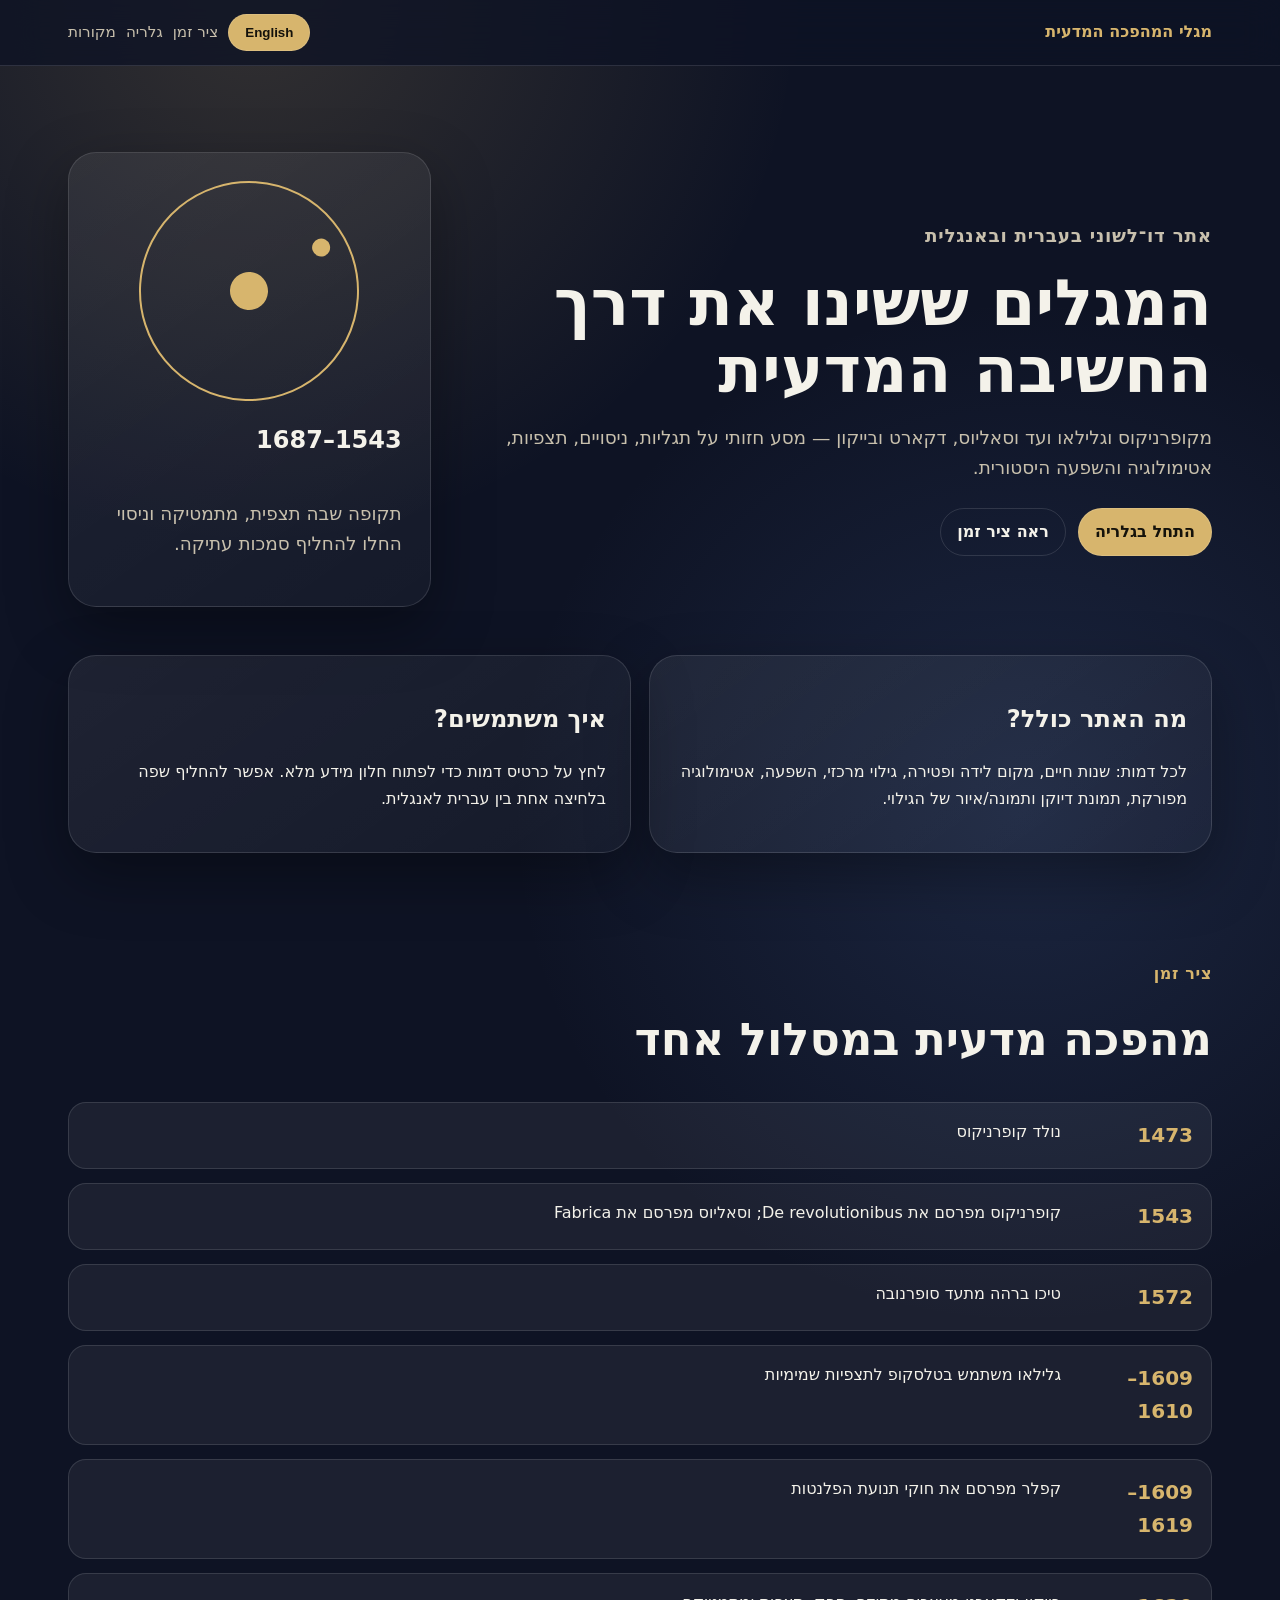
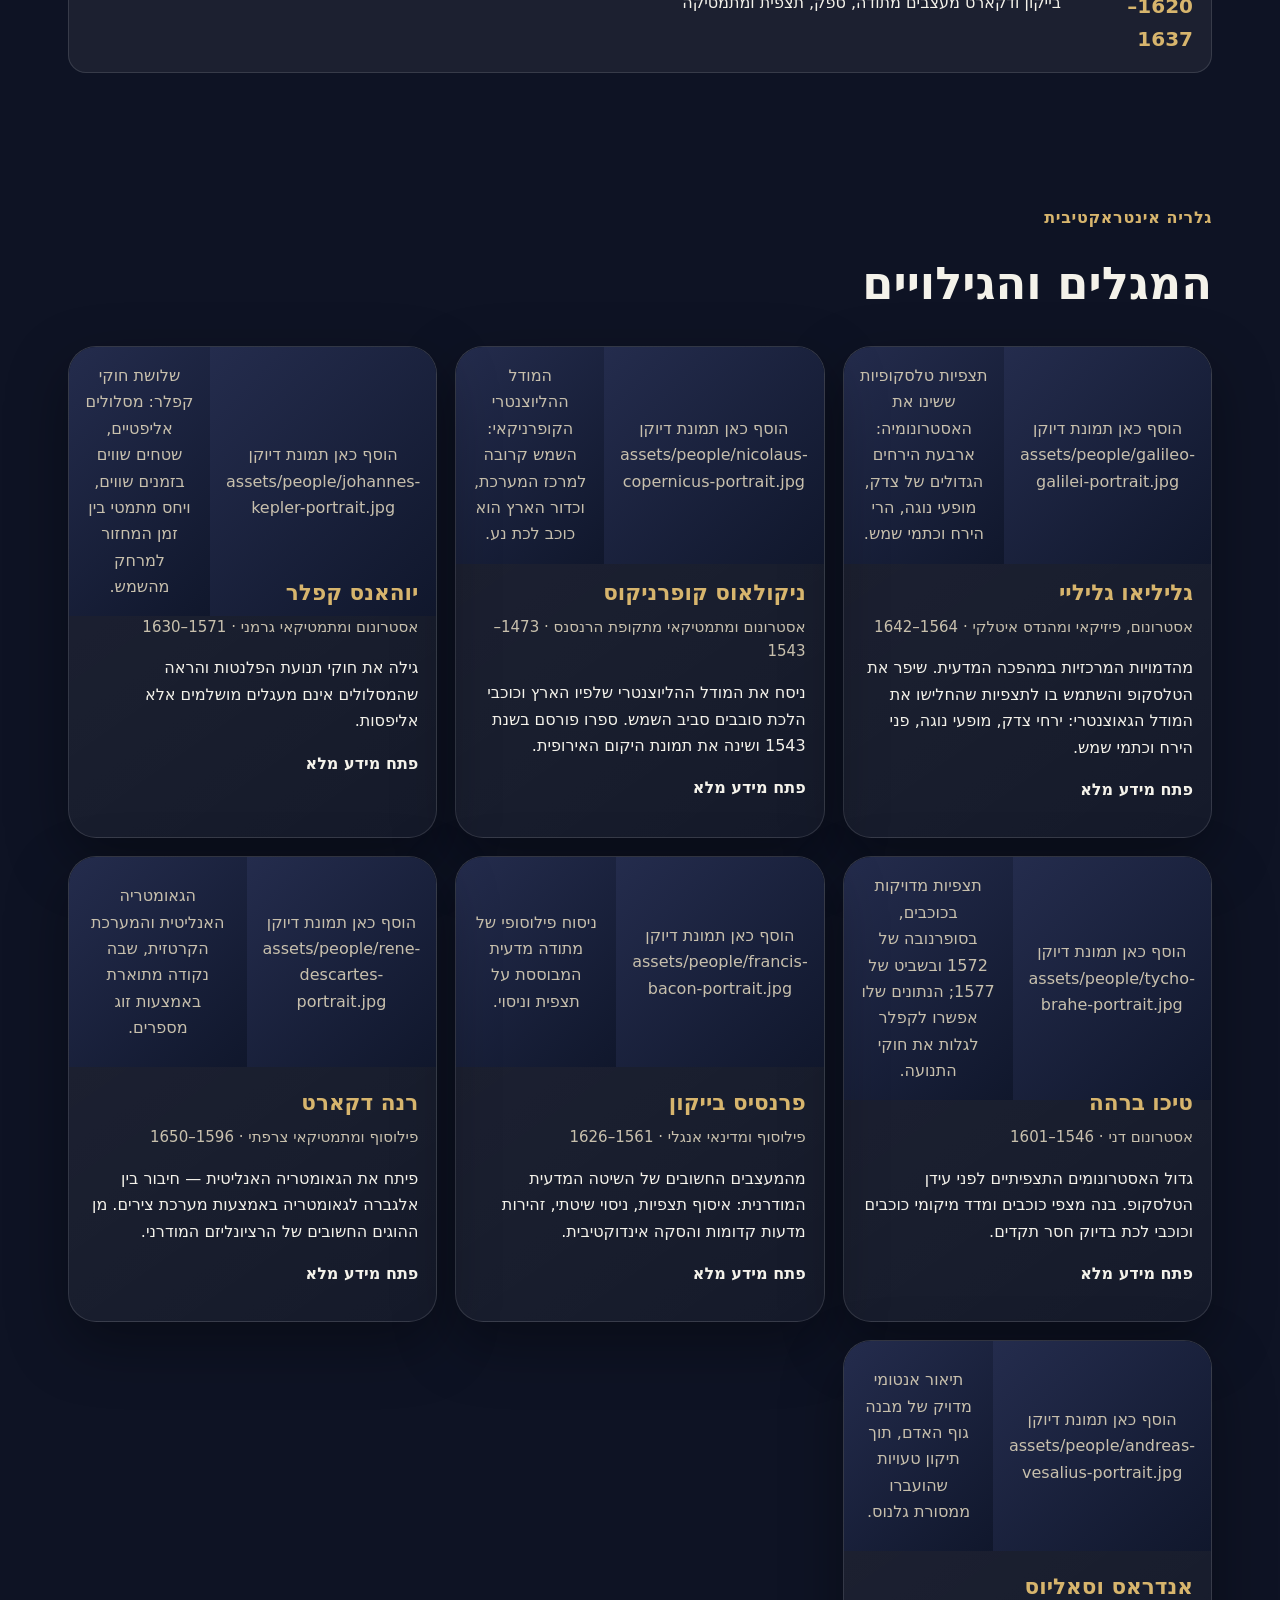
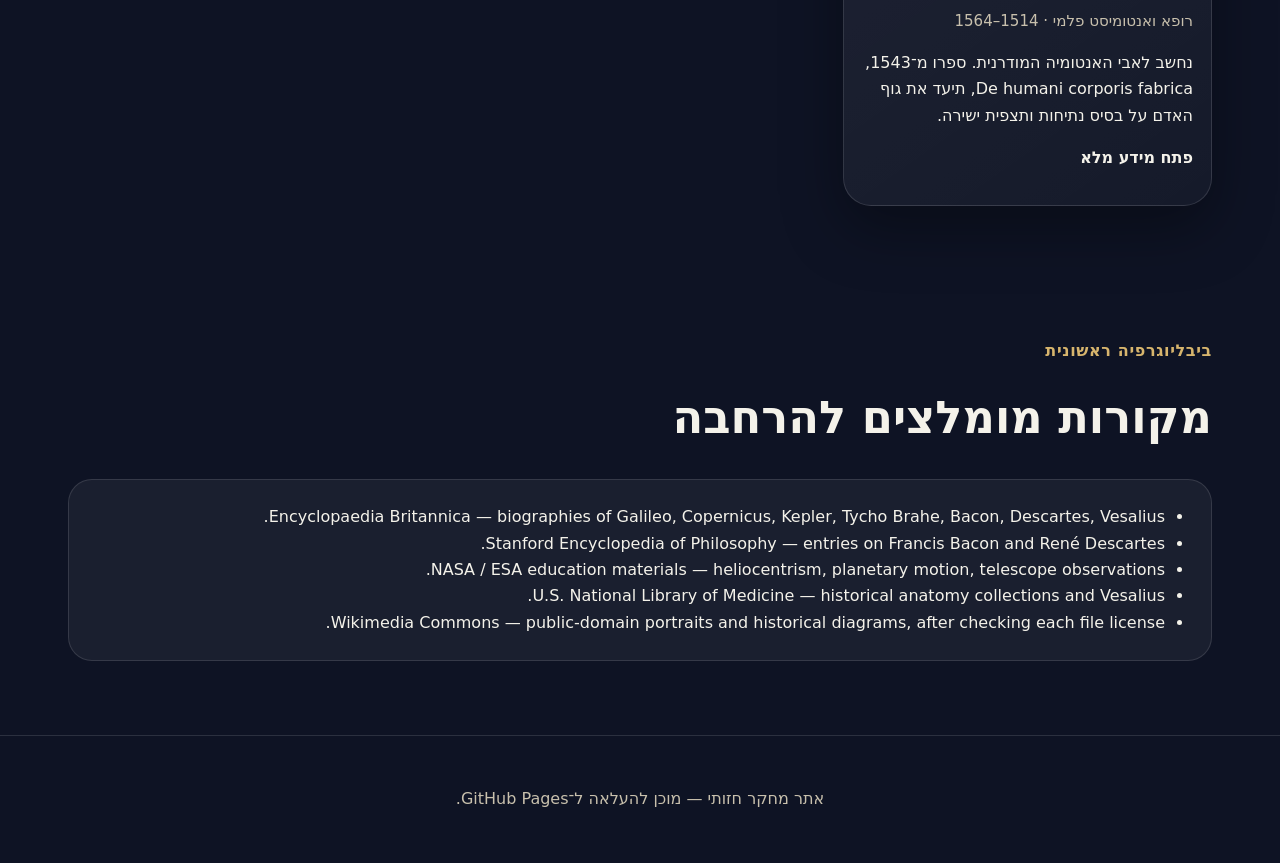
==== index.html @ 85a9c9e5 "Add files via upload" ====
<!doctype html>
<html lang="he" dir="rtl">
<head>
  <meta charset="utf-8" />
  <meta name="viewport" content="width=device-width,initial-scale=1" />
  <title>מגלי המהפכה המדעית | Discoverers of the Scientific Revolution</title>
  <link rel="stylesheet" href="styles.css" />
</head>
<body>
<header class="site-header">
  <nav class="nav">
    <a class="brand" href="#top">מגלי המהפכה המדעית</a>
    <div class="nav-actions">
      <button id="langBtn" class="pill">English</button>
      <a href="#timeline" class="nav-link" data-i18n="navTimeline">ציר זמן</a>
      <a href="#gallery" class="nav-link" data-i18n="navGallery">גלריה</a>
      <a href="#sources" class="nav-link" data-i18n="navSources">מקורות</a>
    </div>
  </nav>
</header>

<main id="top">
  <section class="hero">
    <div class="hero-text">
      <p class="eyebrow" data-i18n="eyebrow">אתר דו־לשוני בעברית ובאנגלית</p>
      <h1 data-i18n="heroTitle">המגלים ששינו את דרך החשיבה המדעית</h1>
      <p data-i18n="heroSubtitle">מקופרניקוס וגלילאו ועד וסאליוס, דקארט ובייקון — מסע חזותי על תגליות, ניסויים, תצפיות, אטימולוגיה והשפעה היסטורית.</p>
      <div class="hero-buttons">
        <a class="button" href="#gallery" data-i18n="start">התחל בגלריה</a>
        <a class="button secondary" href="#timeline" data-i18n="seeTimeline">ראה ציר זמן</a>
      </div>
    </div>
    <div class="hero-card">
      <div class="orbit"></div>
      <h2 data-i18n="heroCardTitle">1543–1687</h2>
      <p data-i18n="heroCardText">תקופה שבה תצפית, מתמטיקה וניסוי החלו להחליף סמכות עתיקה.</p>
    </div>
  </section>

  <section class="intro-grid">
    <article>
      <h2 data-i18n="siteIncludes">מה האתר כולל?</h2>
      <p data-i18n="siteIncludesText">לכל דמות: שנות חיים, מקום לידה ופטירה, גילוי מרכזי, השפעה, אטימולוגיה מפורקת, תמונת דיוקן ותמונה/איור של הגילוי.</p>
    </article>
    <article>
      <h2 data-i18n="howToUse">איך משתמשים?</h2>
      <p data-i18n="howToUseText">לחץ על כרטיס דמות כדי לפתוח חלון מידע מלא. אפשר להחליף שפה בלחיצה אחת בין עברית לאנגלית.</p>
    </article>
  </section>

  <section id="timeline" class="section">
    <div class="section-head">
      <p class="eyebrow" data-i18n="timelineEyebrow">ציר זמן</p>
      <h2 data-i18n="timelineTitle">מהפכה מדעית במסלול אחד</h2>
    </div>
    <div class="timeline">
      <div><strong>1473</strong><span data-i18n="t1473">נולד קופרניקוס</span></div>
      <div><strong>1543</strong><span data-i18n="t1543">קופרניקוס מפרסם את De revolutionibus; וסאליוס מפרסם את Fabrica</span></div>
      <div><strong>1572</strong><span data-i18n="t1572">טיכו ברהה מתעד סופרנובה</span></div>
      <div><strong>1609–1610</strong><span data-i18n="t1610">גלילאו משתמש בטלסקופ לתצפיות שמימיות</span></div>
      <div><strong>1609–1619</strong><span data-i18n="t1619">קפלר מפרסם את חוקי תנועת הפלנטות</span></div>
      <div><strong>1620–1637</strong><span data-i18n="t1637">בייקון ודקארט מעצבים מתודה, ספק, תצפית ומתמטיקה</span></div>
    </div>
  </section>

  <section id="gallery" class="section">
    <div class="section-head">
      <p class="eyebrow" data-i18n="galleryEyebrow">גלריה אינטראקטיבית</p>
      <h2 data-i18n="galleryTitle">המגלים והגילויים</h2>
    </div>
    <div id="cards" class="cards"></div>
  </section>

  <section id="sources" class="section sources">
    <div class="section-head">
      <p class="eyebrow" data-i18n="sourcesEyebrow">ביבליוגרפיה ראשונית</p>
      <h2 data-i18n="sourcesTitle">מקורות מומלצים להרחבה</h2>
    </div>
    <ul>
      <li>Encyclopaedia Britannica — biographies of Galileo, Copernicus, Kepler, Tycho Brahe, Bacon, Descartes, Vesalius.</li>
      <li>Stanford Encyclopedia of Philosophy — entries on Francis Bacon and René Descartes.</li>
      <li>NASA / ESA education materials — heliocentrism, planetary motion, telescope observations.</li>
      <li>U.S. National Library of Medicine — historical anatomy collections and Vesalius.</li>
      <li>Wikimedia Commons — public-domain portraits and historical diagrams, after checking each file license.</li>
    </ul>
  </section>
</main>

<footer>
  <p data-i18n="footer">אתר מחקר חזותי — מוכן להעלאה ל־GitHub Pages.</p>
</footer>

<div id="modal" class="modal" aria-hidden="true">
  <div class="modal-panel">
    <button id="closeModal" class="close">×</button>
    <div id="modalBody"></div>
  </div>
</div>

<script src="data.js"></script>
<script src="app.js"></script>
</body>
</html>
---- styles.css ----
:root{
  --bg:#0e1324;
  --panel:#161d35;
  --panel2:#1e2745;
  --text:#f4f2ea;
  --muted:#c8c0ad;
  --accent:#d7b56d;
  --line:rgba(255,255,255,.12);
  --shadow:0 22px 60px rgba(0,0,0,.35);
}
*{box-sizing:border-box}
html{scroll-behavior:smooth}
body{
  margin:0;
  font-family: system-ui, -apple-system, "Segoe UI", Arial, sans-serif;
  background:
    radial-gradient(circle at 20% 0%, rgba(215,181,109,.18), transparent 34rem),
    radial-gradient(circle at 80% 20%, rgba(88,123,192,.18), transparent 32rem),
    var(--bg);
  color:var(--text);
  line-height:1.65;
}
a{color:inherit}
.site-header{
  position:sticky;
  top:0;
  z-index:20;
  backdrop-filter: blur(18px);
  background:rgba(14,19,36,.78);
  border-bottom:1px solid var(--line);
}
.nav{
  max-width:1180px;
  margin:auto;
  display:flex;
  align-items:center;
  justify-content:space-between;
  padding:14px 18px;
  gap:16px;
}
.brand{font-weight:800;text-decoration:none;color:var(--accent)}
.nav-actions{display:flex;align-items:center;gap:10px;flex-wrap:wrap}
.nav-link{text-decoration:none;color:var(--muted);font-size:.95rem}
.pill,.button,.close{
  border:1px solid var(--line);
  border-radius:999px;
  background:var(--accent);
  color:#14120b;
  font-weight:700;
  padding:10px 16px;
  cursor:pointer;
}
.hero{
  max-width:1180px;
  margin:auto;
  padding:86px 18px 48px;
  display:grid;
  grid-template-columns:1.35fr .65fr;
  gap:28px;
  align-items:center;
}
.hero h1{font-size:clamp(2.2rem,5vw,5.4rem);line-height:1.05;margin:0 0 18px}
.hero p{font-size:1.15rem;color:var(--muted);max-width:760px}
.eyebrow{color:var(--accent);font-weight:800;letter-spacing:.04em}
.hero-buttons{display:flex;gap:12px;flex-wrap:wrap;margin-top:24px}
.button{text-decoration:none;display:inline-flex;align-items:center;justify-content:center}
.button.secondary{background:transparent;color:var(--text)}
.hero-card,.intro-grid article,.card,.modal-panel{
  background:linear-gradient(145deg, rgba(255,255,255,.07), rgba(255,255,255,.03));
  border:1px solid var(--line);
  border-radius:28px;
  box-shadow:var(--shadow);
}
.hero-card{padding:28px;min-height:360px;display:flex;flex-direction:column;justify-content:center}
.orbit{
  width:220px;height:220px;margin:auto;border:2px solid var(--accent);border-radius:50%;
  transform:rotate(-18deg);position:relative;
}
.orbit:before,.orbit:after{
  content:"";position:absolute;border-radius:50%;background:var(--accent);
}
.orbit:before{width:38px;height:38px;left:50%;top:50%;transform:translate(-50%,-50%)}
.orbit:after{width:18px;height:18px;right:8%;top:37%}
.intro-grid{
  max-width:1180px;margin:0 auto 34px;padding:0 18px;
  display:grid;grid-template-columns:1fr 1fr;gap:18px;
}
.intro-grid article{padding:24px}
.section{max-width:1180px;margin:auto;padding:58px 18px}
.section-head h2{font-size:clamp(1.8rem,3.5vw,3.2rem);margin:.1em 0 .55em}
.timeline{
  display:grid;gap:14px;position:relative;
}
.timeline div{
  background:rgba(255,255,255,.06);border:1px solid var(--line);
  border-radius:18px;padding:16px 18px;display:grid;grid-template-columns:120px 1fr;gap:12px;
}
.timeline strong{color:var(--accent);font-size:1.25rem}
.cards{display:grid;grid-template-columns:repeat(3,1fr);gap:18px}
.card{overflow:hidden;cursor:pointer;transition:.2s transform,.2s border-color}
.card:hover{transform:translateY(-4px);border-color:rgba(215,181,109,.55)}
.card-media{display:grid;grid-template-columns:1fr 1fr;height:210px;background:#10172c}
.card-media img{width:100%;height:100%;object-fit:cover}
.fallback{
  display:flex;align-items:center;justify-content:center;text-align:center;
  color:var(--muted);padding:16px;background:linear-gradient(135deg,#242c4d,#10172c);
}
.card-body{padding:18px}
.card h3{font-size:1.35rem;margin:0 0 4px;color:var(--accent)}
.meta{color:var(--muted);font-size:.94rem;margin:0 0 12px}
.sources ul{background:rgba(255,255,255,.05);border:1px solid var(--line);border-radius:24px;padding:24px 46px}
footer{text-align:center;color:var(--muted);padding:34px;border-top:1px solid var(--line)}
.modal{position:fixed;inset:0;background:rgba(0,0,0,.72);z-index:50;display:none;padding:20px;overflow:auto}
.modal[aria-hidden="false"]{display:block}
.modal-panel{max-width:980px;margin:40px auto;padding:26px;position:relative;background:var(--panel)}
.close{position:absolute;top:14px;left:14px;font-size:1.6rem;width:46px;height:46px;padding:0}
.modal-grid{display:grid;grid-template-columns:.85fr 1.15fr;gap:24px;align-items:start}
.modal-grid img{width:100%;border-radius:20px;border:1px solid var(--line);background:#10172c}
.info-table{width:100%;border-collapse:collapse;margin:18px 0}
.info-table th,.info-table td{border-bottom:1px solid var(--line);padding:10px;text-align:start;vertical-align:top}
.info-table th{color:var(--accent);width:34%}
.etymology{display:grid;gap:10px;margin-top:12px}
.etymology div{background:rgba(255,255,255,.055);border:1px solid var(--line);border-radius:14px;padding:12px}
@media(max-width:900px){
  .hero,.intro-grid,.cards,.modal-grid{grid-template-columns:1fr}
  .cards{gap:14px}
  .timeline div{grid-template-columns:1fr}
  .nav{align-items:flex-start;flex-direction:column}
}
[dir="ltr"] .close{left:auto;right:14px}
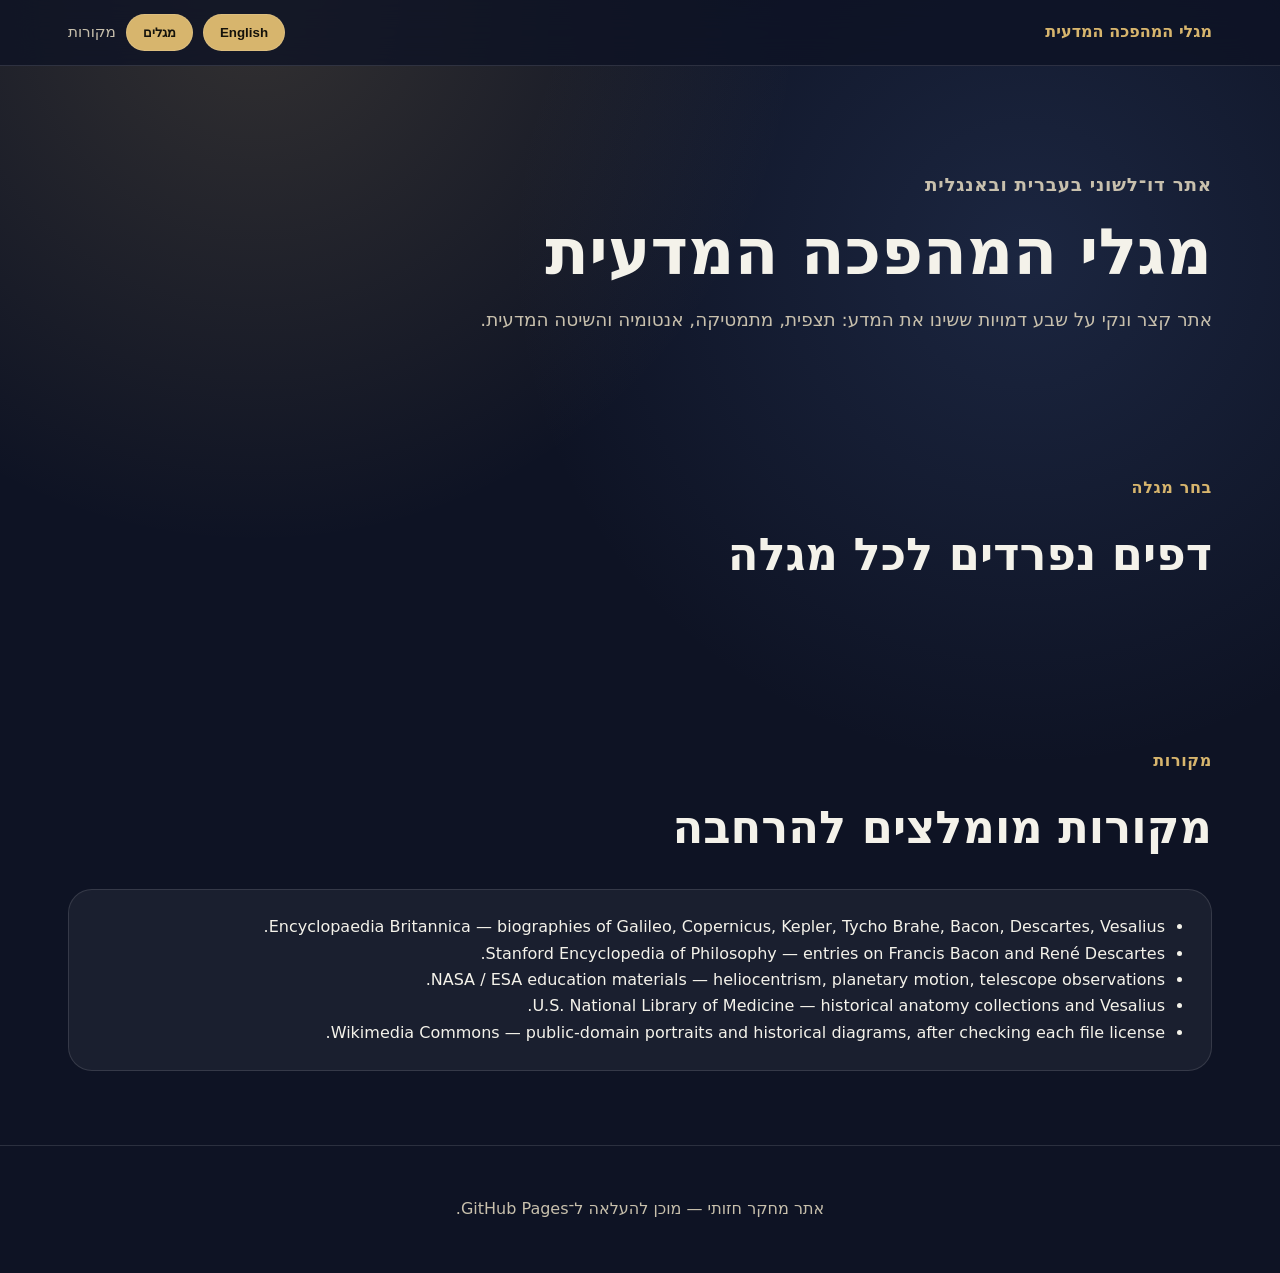
==== commit 2d4f0dba: "Simplify homepage and add discoverers accordion navigation" ====
--- a/index.html
+++ b/index.html
@@ -9,71 +9,38 @@
 <body>
 <header class="site-header">
   <nav class="nav">
-    <a class="brand" href="#top">מגלי המהפכה המדעית</a>
+    <a class="brand" href="index.html">מגלי המהפכה המדעית</a>
     <div class="nav-actions">
       <button id="langBtn" class="pill">English</button>
-      <a href="#timeline" class="nav-link" data-i18n="navTimeline">ציר זמן</a>
-      <a href="#gallery" class="nav-link" data-i18n="navGallery">גלריה</a>
+      <div class="discoverers-menu">
+        <button id="discoverersBtn" class="pill menu-button" aria-expanded="false" data-i18n="discoverersBtn">מגלים</button>
+        <div id="discoverersPanel" class="discoverers-panel" aria-hidden="true"></div>
+      </div>
       <a href="#sources" class="nav-link" data-i18n="navSources">מקורות</a>
     </div>
   </nav>
 </header>
 
 <main id="top">
-  <section class="hero">
+  <section class="hero compact-hero">
     <div class="hero-text">
       <p class="eyebrow" data-i18n="eyebrow">אתר דו־לשוני בעברית ובאנגלית</p>
-      <h1 data-i18n="heroTitle">המגלים ששינו את דרך החשיבה המדעית</h1>
-      <p data-i18n="heroSubtitle">מקופרניקוס וגלילאו ועד וסאליוס, דקארט ובייקון — מסע חזותי על תגליות, ניסויים, תצפיות, אטימולוגיה והשפעה היסטורית.</p>
-      <div class="hero-buttons">
-        <a class="button" href="#gallery" data-i18n="start">התחל בגלריה</a>
-        <a class="button secondary" href="#timeline" data-i18n="seeTimeline">ראה ציר זמן</a>
-      </div>
-    </div>
-    <div class="hero-card">
-      <div class="orbit"></div>
-      <h2 data-i18n="heroCardTitle">1543–1687</h2>
-      <p data-i18n="heroCardText">תקופה שבה תצפית, מתמטיקה וניסוי החלו להחליף סמכות עתיקה.</p>
+      <h1 data-i18n="heroTitle">מגלי המהפכה המדעית</h1>
+      <p data-i18n="heroSubtitle">אתר קצר ונקי על שבע דמויות ששינו את המדע: תצפית, מתמטיקה, אנטומיה והשיטה המדעית.</p>
     </div>
   </section>
 
-  <section class="intro-grid">
-    <article>
-      <h2 data-i18n="siteIncludes">מה האתר כולל?</h2>
-      <p data-i18n="siteIncludesText">לכל דמות: שנות חיים, מקום לידה ופטירה, גילוי מרכזי, השפעה, אטימולוגיה מפורקת, תמונת דיוקן ותמונה/איור של הגילוי.</p>
-    </article>
-    <article>
-      <h2 data-i18n="howToUse">איך משתמשים?</h2>
-      <p data-i18n="howToUseText">לחץ על כרטיס דמות כדי לפתוח חלון מידע מלא. אפשר להחליף שפה בלחיצה אחת בין עברית לאנגלית.</p>
-    </article>
-  </section>
-
-  <section id="timeline" class="section">
+  <section id="gallery" class="section home-section">
     <div class="section-head">
-      <p class="eyebrow" data-i18n="timelineEyebrow">ציר זמן</p>
-      <h2 data-i18n="timelineTitle">מהפכה מדעית במסלול אחד</h2>
-    </div>
-    <div class="timeline">
-      <div><strong>1473</strong><span data-i18n="t1473">נולד קופרניקוס</span></div>
-      <div><strong>1543</strong><span data-i18n="t1543">קופרניקוס מפרסם את De revolutionibus; וסאליוס מפרסם את Fabrica</span></div>
-      <div><strong>1572</strong><span data-i18n="t1572">טיכו ברהה מתעד סופרנובה</span></div>
-      <div><strong>1609–1610</strong><span data-i18n="t1610">גלילאו משתמש בטלסקופ לתצפיות שמימיות</span></div>
-      <div><strong>1609–1619</strong><span data-i18n="t1619">קפלר מפרסם את חוקי תנועת הפלנטות</span></div>
-      <div><strong>1620–1637</strong><span data-i18n="t1637">בייקון ודקארט מעצבים מתודה, ספק, תצפית ומתמטיקה</span></div>
-    </div>
-  </section>
-
-  <section id="gallery" class="section">
-    <div class="section-head">
-      <p class="eyebrow" data-i18n="galleryEyebrow">גלריה אינטראקטיבית</p>
-      <h2 data-i18n="galleryTitle">המגלים והגילויים</h2>
+      <p class="eyebrow" data-i18n="galleryEyebrow">בחר מגלה</p>
+      <h2 data-i18n="galleryTitle">דפים נפרדים לכל מגלה</h2>
     </div>
     <div id="cards" class="cards"></div>
   </section>
 
   <section id="sources" class="section sources">
     <div class="section-head">
-      <p class="eyebrow" data-i18n="sourcesEyebrow">ביבליוגרפיה ראשונית</p>
+      <p class="eyebrow" data-i18n="sourcesEyebrow">מקורות</p>
       <h2 data-i18n="sourcesTitle">מקורות מומלצים להרחבה</h2>
     </div>
     <ul>
@@ -90,13 +57,6 @@
   <p data-i18n="footer">אתר מחקר חזותי — מוכן להעלאה ל־GitHub Pages.</p>
 </footer>
 
-<div id="modal" class="modal" aria-hidden="true">
-  <div class="modal-panel">
-    <button id="closeModal" class="close">×</button>
-    <div id="modalBody"></div>
-  </div>
-</div>
-
 <script src="data.js"></script>
 <script src="app.js"></script>
 </body>
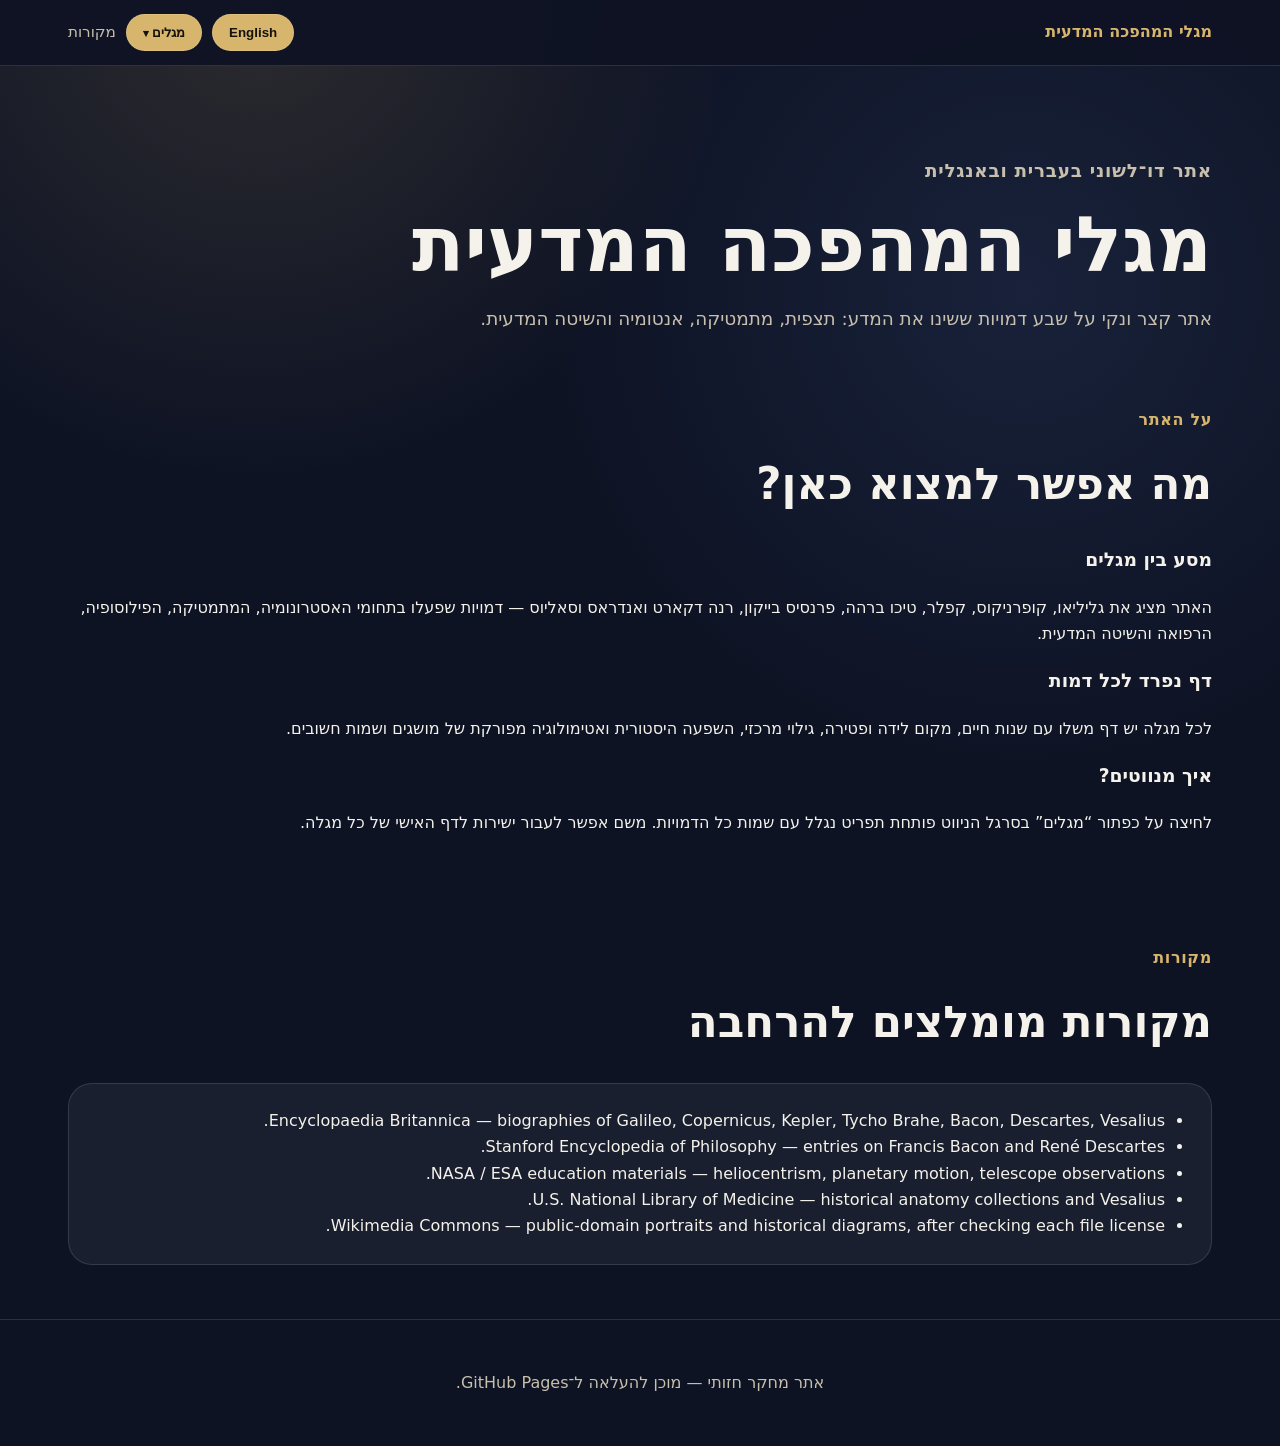
==== commit 2eda574e: "Replace homepage gallery with introduction text only" ====
--- a/index.html
+++ b/index.html
@@ -26,16 +26,29 @@
     <div class="hero-text">
       <p class="eyebrow" data-i18n="eyebrow">אתר דו־לשוני בעברית ובאנגלית</p>
       <h1 data-i18n="heroTitle">מגלי המהפכה המדעית</h1>
-      <p data-i18n="heroSubtitle">אתר קצר ונקי על שבע דמויות ששינו את המדע: תצפית, מתמטיקה, אנטומיה והשיטה המדעית.</p>
+      <p data-i18n="heroSubtitle">אתר מבוא על שבע דמויות מרכזיות ששינו את המדע האירופי בראשית העת החדשה — דרך תצפית, מתמטיקה, אנטומיה, ניסוי ושיטה מדעית.</p>
     </div>
   </section>
 
-  <section id="gallery" class="section home-section">
+  <section class="section home-section intro-text">
     <div class="section-head">
-      <p class="eyebrow" data-i18n="galleryEyebrow">בחר מגלה</p>
-      <h2 data-i18n="galleryTitle">דפים נפרדים לכל מגלה</h2>
+      <p class="eyebrow" data-i18n="introEyebrow">על האתר</p>
+      <h2 data-i18n="introTitle">מה אפשר למצוא כאן?</h2>
     </div>
-    <div id="cards" class="cards"></div>
+    <div class="intro-columns">
+      <article>
+        <h3 data-i18n="introOneTitle">מסע בין מגלים</h3>
+        <p data-i18n="introOneText">האתר מציג את גליליאו, קופרניקוס, קפלר, טיכו ברהה, פרנסיס בייקון, רנה דקארט ואנדראס וסאליוס — דמויות שפעלו בתחומי האסטרונומיה, המתמטיקה, הפילוסופיה, הרפואה והשיטה המדעית.</p>
+      </article>
+      <article>
+        <h3 data-i18n="introTwoTitle">דף נפרד לכל דמות</h3>
+        <p data-i18n="introTwoText">לכל מגלה יש דף משלו עם שנות חיים, מקום לידה ופטירה, גילוי מרכזי, השפעה היסטורית ואטימולוגיה מפורקת של מושגים ושמות חשובים.</p>
+      </article>
+      <article>
+        <h3 data-i18n="introThreeTitle">איך מנווטים?</h3>
+        <p data-i18n="introThreeText">לחיצה על כפתור “מגלים” בסרגל הניווט פותחת תפריט נגלל עם שמות כל הדמויות. משם אפשר לעבור ישירות לדף האישי של כל מגלה.</p>
+      </article>
+    </div>
   </section>
 
   <section id="sources" class="section sources">
--- a/styles.css
+++ b/styles.css
@@ -14,19 +14,17 @@
   margin:0;
   font-family: system-ui, -apple-system, "Segoe UI", Arial, sans-serif;
   background:
-    radial-gradient(circle at 20% 0%, rgba(215,181,109,.18), transparent 34rem),
-    radial-gradient(circle at 80% 20%, rgba(88,123,192,.18), transparent 32rem),
+    radial-gradient(circle at 20% 0%, rgba(215,181,109,.15), transparent 30rem),
+    radial-gradient(circle at 80% 20%, rgba(88,123,192,.14), transparent 30rem),
     var(--bg);
   color:var(--text);
   line-height:1.65;
 }
 a{color:inherit}
 .site-header{
-  position:sticky;
-  top:0;
+  position:relative;
   z-index:20;
-  backdrop-filter: blur(18px);
-  background:rgba(14,19,36,.78);
+  background:rgba(14,19,36,.94);
   border-bottom:1px solid var(--line);
 }
 .nav{
@@ -41,7 +39,7 @@
 .brand{font-weight:800;text-decoration:none;color:var(--accent)}
 .nav-actions{display:flex;align-items:center;gap:10px;flex-wrap:wrap}
 .nav-link{text-decoration:none;color:var(--muted);font-size:.95rem}
-.pill,.button,.close{
+.pill,.button{
   border:1px solid var(--line);
   border-radius:999px;
   background:var(--accent);
@@ -49,55 +47,60 @@
   font-weight:700;
   padding:10px 16px;
   cursor:pointer;
+  text-decoration:none;
 }
+.menu-button:after{content:" ▾";font-size:.85em}
+.discoverers-menu{position:relative}
+.discoverers-panel{
+  position:absolute;
+  top:calc(100% + 10px);
+  inset-inline-end:0;
+  width:min(360px,86vw);
+  max-height:360px;
+  overflow-y:auto;
+  display:none;
+  background:rgba(22,29,53,.98);
+  border:1px solid var(--line);
+  border-radius:22px;
+  box-shadow:var(--shadow);
+  padding:10px;
+}
+.discoverers-panel[aria-hidden="false"]{display:block}
+.discoverer-link{
+  display:grid;
+  grid-template-columns:54px 1fr;
+  gap:12px;
+  align-items:center;
+  padding:10px;
+  text-decoration:none;
+  border-radius:16px;
+  border:1px solid transparent;
+}
+.discoverer-link:hover{background:rgba(255,255,255,.06);border-color:var(--line)}
+.discoverer-link img{width:54px;height:54px;border-radius:14px;object-fit:cover;background:#10172c}
+.discoverer-link strong{color:var(--accent);display:block;line-height:1.2}
+.discoverer-link span{color:var(--muted);font-size:.88rem}
 .hero{
   max-width:1180px;
   margin:auto;
-  padding:86px 18px 48px;
-  display:grid;
-  grid-template-columns:1.35fr .65fr;
-  gap:28px;
-  align-items:center;
+  padding:72px 18px 36px;
 }
-.hero h1{font-size:clamp(2.2rem,5vw,5.4rem);line-height:1.05;margin:0 0 18px}
-.hero p{font-size:1.15rem;color:var(--muted);max-width:760px}
+.compact-hero{padding-bottom:18px}
+.hero h1{font-size:clamp(2.4rem,6vw,5.8rem);line-height:1.05;margin:0 0 18px}
+.hero p{font-size:1.15rem;color:var(--muted);max-width:780px}
 .eyebrow{color:var(--accent);font-weight:800;letter-spacing:.04em}
-.hero-buttons{display:flex;gap:12px;flex-wrap:wrap;margin-top:24px}
-.button{text-decoration:none;display:inline-flex;align-items:center;justify-content:center}
-.button.secondary{background:transparent;color:var(--text)}
-.hero-card,.intro-grid article,.card,.modal-panel{
+.section{max-width:1180px;margin:auto;padding:38px 18px}
+.home-section{padding-top:20px}
+.section-head h2{font-size:clamp(1.7rem,3.4vw,3rem);margin:.1em 0 .55em}
+.cards{display:grid;grid-template-columns:repeat(3,1fr);gap:18px}
+.card{
   background:linear-gradient(145deg, rgba(255,255,255,.07), rgba(255,255,255,.03));
   border:1px solid var(--line);
   border-radius:28px;
   box-shadow:var(--shadow);
+  overflow:hidden;
+  transition:.2s transform,.2s border-color;
 }
-.hero-card{padding:28px;min-height:360px;display:flex;flex-direction:column;justify-content:center}
-.orbit{
-  width:220px;height:220px;margin:auto;border:2px solid var(--accent);border-radius:50%;
-  transform:rotate(-18deg);position:relative;
-}
-.orbit:before,.orbit:after{
-  content:"";position:absolute;border-radius:50%;background:var(--accent);
-}
-.orbit:before{width:38px;height:38px;left:50%;top:50%;transform:translate(-50%,-50%)}
-.orbit:after{width:18px;height:18px;right:8%;top:37%}
-.intro-grid{
-  max-width:1180px;margin:0 auto 34px;padding:0 18px;
-  display:grid;grid-template-columns:1fr 1fr;gap:18px;
-}
-.intro-grid article{padding:24px}
-.section{max-width:1180px;margin:auto;padding:58px 18px}
-.section-head h2{font-size:clamp(1.8rem,3.5vw,3.2rem);margin:.1em 0 .55em}
-.timeline{
-  display:grid;gap:14px;position:relative;
-}
-.timeline div{
-  background:rgba(255,255,255,.06);border:1px solid var(--line);
-  border-radius:18px;padding:16px 18px;display:grid;grid-template-columns:120px 1fr;gap:12px;
-}
-.timeline strong{color:var(--accent);font-size:1.25rem}
-.cards{display:grid;grid-template-columns:repeat(3,1fr);gap:18px}
-.card{overflow:hidden;cursor:pointer;transition:.2s transform,.2s border-color}
 .card:hover{transform:translateY(-4px);border-color:rgba(215,181,109,.55)}
 .card-media{display:grid;grid-template-columns:1fr 1fr;height:210px;background:#10172c}
 .card-media img{width:100%;height:100%;object-fit:cover}
@@ -108,23 +111,41 @@
 .card-body{padding:18px}
 .card h3{font-size:1.35rem;margin:0 0 4px;color:var(--accent)}
 .meta{color:var(--muted);font-size:.94rem;margin:0 0 12px}
+.card-actions{display:flex;gap:10px;flex-wrap:wrap;margin-top:14px}
 .sources ul{background:rgba(255,255,255,.05);border:1px solid var(--line);border-radius:24px;padding:24px 46px}
 footer{text-align:center;color:var(--muted);padding:34px;border-top:1px solid var(--line)}
-.modal{position:fixed;inset:0;background:rgba(0,0,0,.72);z-index:50;display:none;padding:20px;overflow:auto}
-.modal[aria-hidden="false"]{display:block}
-.modal-panel{max-width:980px;margin:40px auto;padding:26px;position:relative;background:var(--panel)}
-.close{position:absolute;top:14px;left:14px;font-size:1.6rem;width:46px;height:46px;padding:0}
-.modal-grid{display:grid;grid-template-columns:.85fr 1.15fr;gap:24px;align-items:start}
-.modal-grid img{width:100%;border-radius:20px;border:1px solid var(--line);background:#10172c}
+.profile-main{max-width:1180px;margin:auto;padding:36px 18px 70px}
+.back-link{display:inline-flex;margin:10px 0 24px;color:var(--accent);text-decoration:none;font-weight:700}
+.profile-hero{
+  display:grid;
+  grid-template-columns:.9fr 1.1fr;
+  gap:28px;
+  align-items:start;
+  background:linear-gradient(145deg, rgba(255,255,255,.07), rgba(255,255,255,.03));
+  border:1px solid var(--line);
+  border-radius:30px;
+  box-shadow:var(--shadow);
+  padding:24px;
+}
+.profile-images{display:grid;gap:14px}
+.profile-images img{width:100%;border-radius:22px;border:1px solid var(--line);background:#10172c;object-fit:cover}
+.profile-portrait{max-height:520px}
+.profile-visual{max-height:280px}
+.profile-content h1{font-size:clamp(2rem,5vw,4.5rem);line-height:1.05;margin:0 0 10px;color:var(--accent)}
 .info-table{width:100%;border-collapse:collapse;margin:18px 0}
 .info-table th,.info-table td{border-bottom:1px solid var(--line);padding:10px;text-align:start;vertical-align:top}
 .info-table th{color:var(--accent);width:34%}
+.detail-grid{display:grid;grid-template-columns:1fr 1fr;gap:18px;margin-top:22px}
+.detail-box,.etymology div{
+  background:rgba(255,255,255,.055);
+  border:1px solid var(--line);
+  border-radius:18px;
+  padding:16px;
+}
 .etymology{display:grid;gap:10px;margin-top:12px}
-.etymology div{background:rgba(255,255,255,.055);border:1px solid var(--line);border-radius:14px;padding:12px}
 @media(max-width:900px){
-  .hero,.intro-grid,.cards,.modal-grid{grid-template-columns:1fr}
+  .cards,.profile-hero,.detail-grid{grid-template-columns:1fr}
   .cards{gap:14px}
-  .timeline div{grid-template-columns:1fr}
   .nav{align-items:flex-start;flex-direction:column}
+  .discoverers-panel{inset-inline-start:0;inset-inline-end:auto}
 }
-[dir="ltr"] .close{left:auto;right:14px}
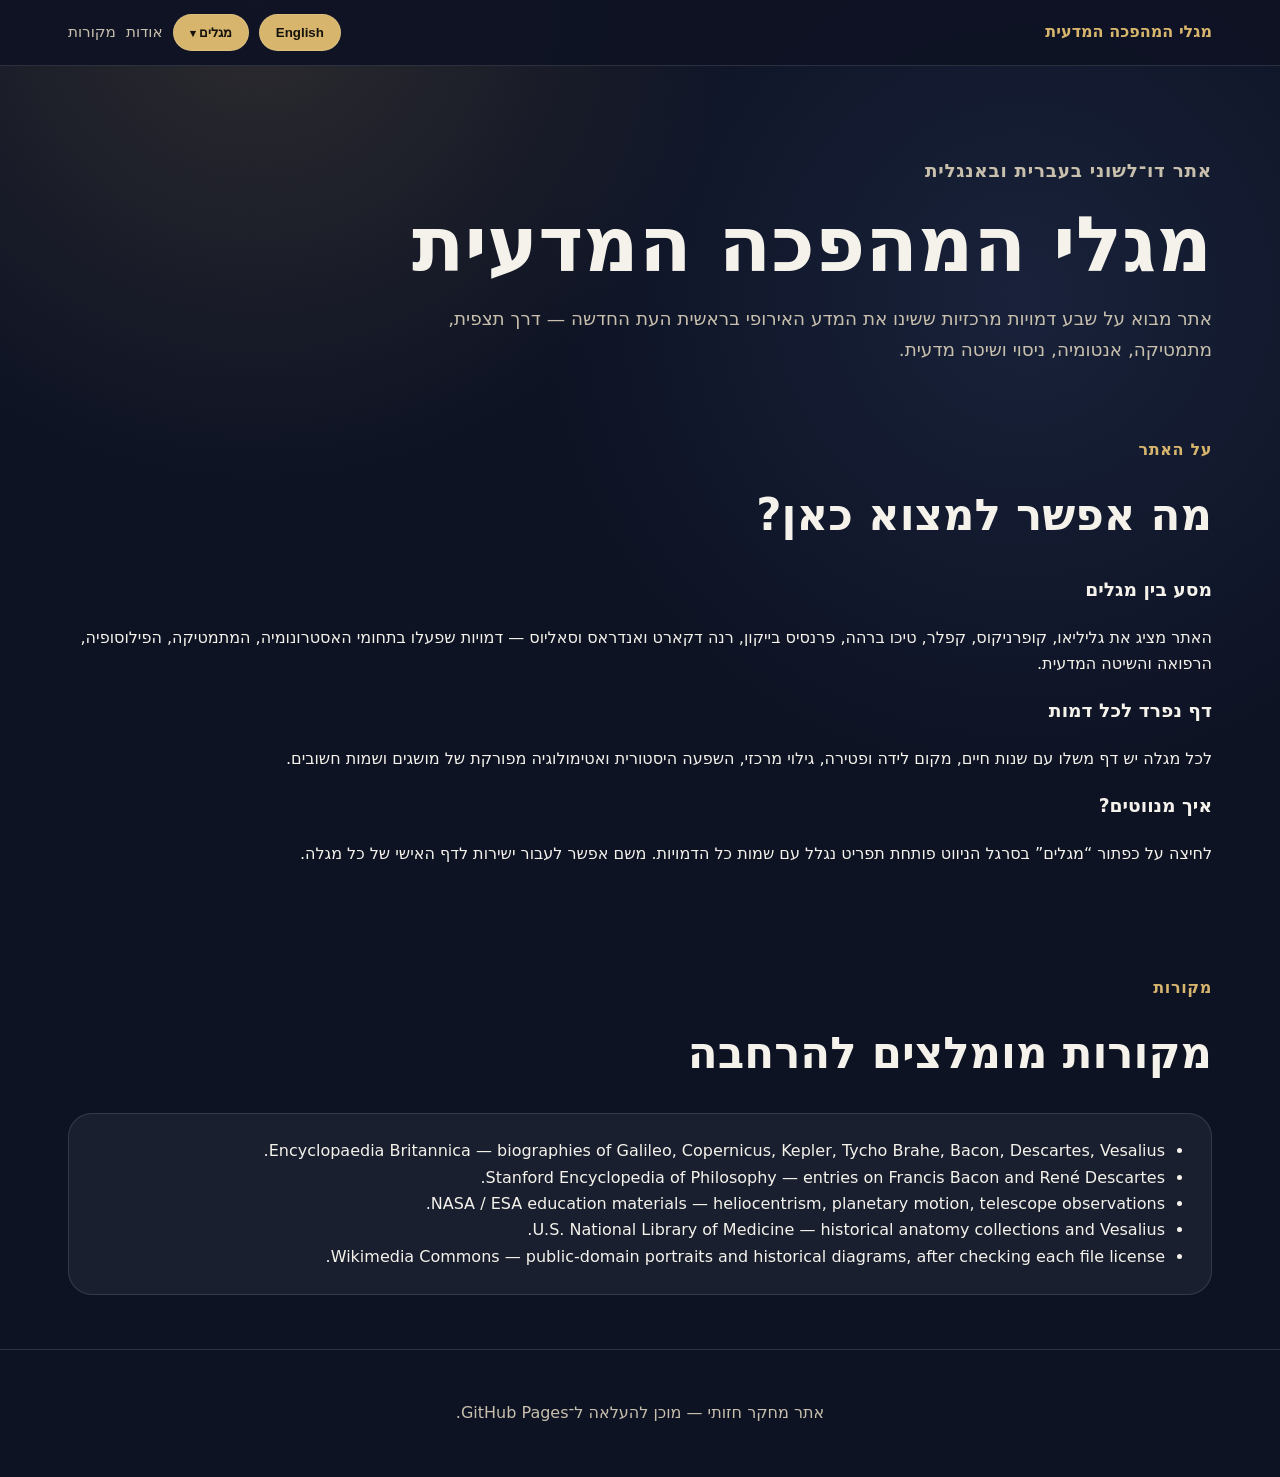
==== commit 2ef89c0c: "Add about link to homepage navigation" ====
--- a/index.html
+++ b/index.html
@@ -16,6 +16,7 @@
         <button id="discoverersBtn" class="pill menu-button" aria-expanded="false" data-i18n="discoverersBtn">מגלים</button>
         <div id="discoverersPanel" class="discoverers-panel" aria-hidden="true"></div>
       </div>
+      <a href="about.html" class="nav-link" data-i18n="navAbout">אודות</a>
       <a href="#sources" class="nav-link" data-i18n="navSources">מקורות</a>
     </div>
   </nav>
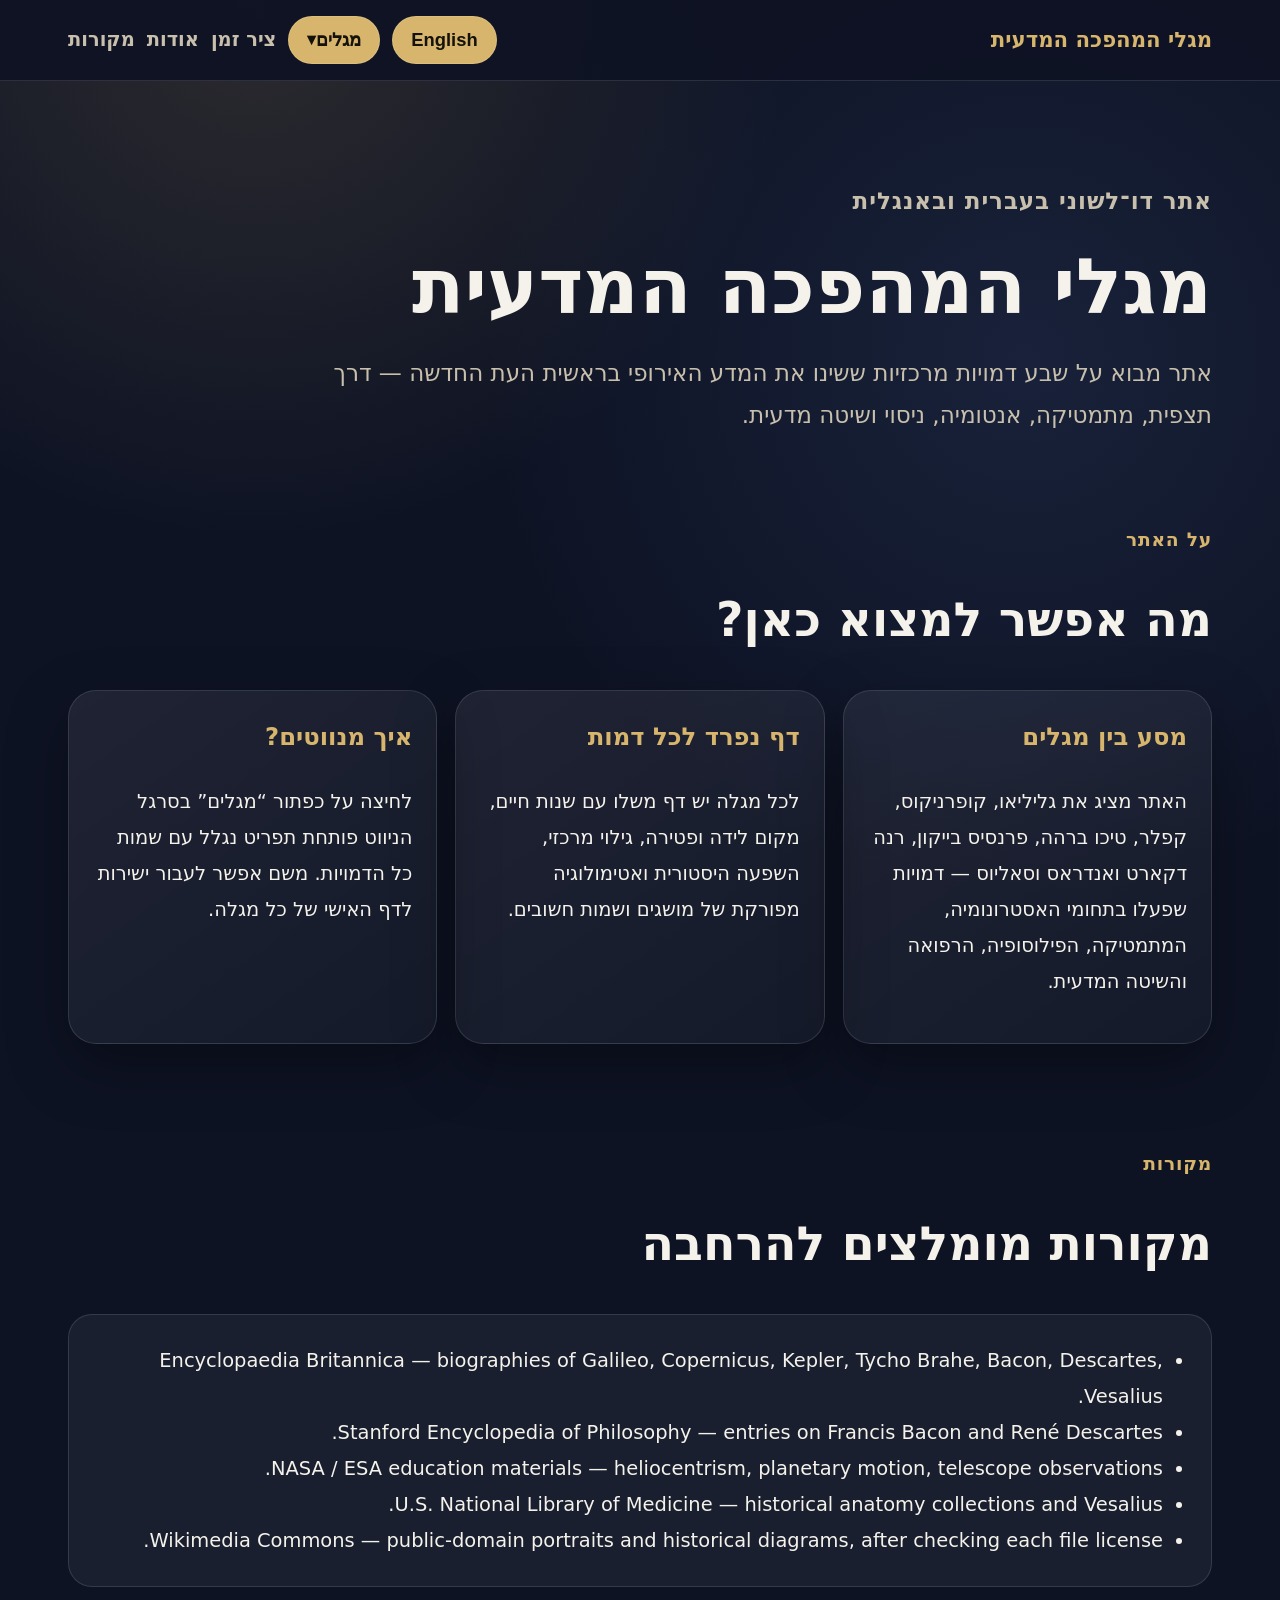
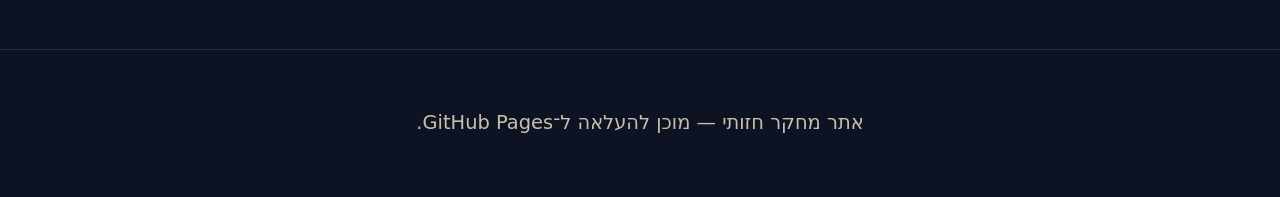
==== commit a1bfee72: "Add timeline link to homepage navigation" ====
--- a/index.html
+++ b/index.html
@@ -16,6 +16,7 @@
         <button id="discoverersBtn" class="pill menu-button" aria-expanded="false" data-i18n="discoverersBtn">מגלים</button>
         <div id="discoverersPanel" class="discoverers-panel" aria-hidden="true"></div>
       </div>
+      <a href="timeline.html" class="nav-link" data-i18n="navTimeline">ציר זמן</a>
       <a href="about.html" class="nav-link" data-i18n="navAbout">אודות</a>
       <a href="#sources" class="nav-link" data-i18n="navSources">מקורות</a>
     </div>
--- a/styles.css
+++ b/styles.css
@@ -9,7 +9,7 @@
   --shadow:0 22px 60px rgba(0,0,0,.35);
 }
 *{box-sizing:border-box}
-html{scroll-behavior:smooth}
+html{scroll-behavior:smooth;font-size:18px}
 body{
   margin:0;
   font-family: system-ui, -apple-system, "Segoe UI", Arial, sans-serif;
@@ -18,9 +18,11 @@
     radial-gradient(circle at 80% 20%, rgba(88,123,192,.14), transparent 30rem),
     var(--bg);
   color:var(--text);
-  line-height:1.65;
+  line-height:1.85;
+  font-size:1.08rem;
 }
 a{color:inherit}
+p,li,td,th{font-size:1.08rem}
 .site-header{
   position:relative;
   z-index:20;
@@ -33,65 +35,80 @@
   display:flex;
   align-items:center;
   justify-content:space-between;
-  padding:14px 18px;
+  padding:16px 18px;
   gap:16px;
 }
-.brand{font-weight:800;text-decoration:none;color:var(--accent)}
-.nav-actions{display:flex;align-items:center;gap:10px;flex-wrap:wrap}
-.nav-link{text-decoration:none;color:var(--muted);font-size:.95rem}
+.brand{font-weight:850;text-decoration:none;color:var(--accent);font-size:1.18rem}
+.nav-actions{display:flex;align-items:center;gap:12px;flex-wrap:wrap}
+.nav-link{text-decoration:none;color:var(--muted);font-size:1.08rem;font-weight:700}
 .pill,.button{
   border:1px solid var(--line);
   border-radius:999px;
   background:var(--accent);
   color:#14120b;
-  font-weight:700;
-  padding:10px 16px;
+  font-weight:800;
+  font-size:1.02rem;
+  padding:12px 18px;
   cursor:pointer;
   text-decoration:none;
-}
-.menu-button:after{content:" ▾";font-size:.85em}
+  display:inline-flex;
+  align-items:center;
+  justify-content:center;
+}
+.secondary-button{background:transparent;color:var(--text)}
+.menu-button:after{content:" ▾";font-size:.9em}
 .discoverers-menu{position:relative}
 .discoverers-panel{
   position:absolute;
   top:calc(100% + 10px);
   inset-inline-end:0;
-  width:min(360px,86vw);
-  max-height:360px;
+  width:min(390px,88vw);
+  max-height:420px;
   overflow-y:auto;
   display:none;
   background:rgba(22,29,53,.98);
   border:1px solid var(--line);
   border-radius:22px;
   box-shadow:var(--shadow);
-  padding:10px;
+  padding:12px;
 }
 .discoverers-panel[aria-hidden="false"]{display:block}
 .discoverer-link{
   display:grid;
-  grid-template-columns:54px 1fr;
-  gap:12px;
+  grid-template-columns:62px 1fr;
+  gap:14px;
   align-items:center;
-  padding:10px;
+  padding:12px;
   text-decoration:none;
   border-radius:16px;
   border:1px solid transparent;
 }
 .discoverer-link:hover{background:rgba(255,255,255,.06);border-color:var(--line)}
-.discoverer-link img{width:54px;height:54px;border-radius:14px;object-fit:cover;background:#10172c}
-.discoverer-link strong{color:var(--accent);display:block;line-height:1.2}
-.discoverer-link span{color:var(--muted);font-size:.88rem}
+.discoverer-link img{width:62px;height:62px;border-radius:15px;object-fit:cover;background:#10172c}
+.discoverer-link strong{color:var(--accent);display:block;line-height:1.25;font-size:1.08rem}
+.discoverer-link span{color:var(--muted);font-size:1rem}
 .hero{
   max-width:1180px;
   margin:auto;
-  padding:72px 18px 36px;
-}
-.compact-hero{padding-bottom:18px}
-.hero h1{font-size:clamp(2.4rem,6vw,5.8rem);line-height:1.05;margin:0 0 18px}
-.hero p{font-size:1.15rem;color:var(--muted);max-width:780px}
-.eyebrow{color:var(--accent);font-weight:800;letter-spacing:.04em}
-.section{max-width:1180px;margin:auto;padding:38px 18px}
-.home-section{padding-top:20px}
-.section-head h2{font-size:clamp(1.7rem,3.4vw,3rem);margin:.1em 0 .55em}
+  padding:76px 18px 40px;
+}
+.compact-hero{padding-bottom:20px}
+.hero h1{font-size:clamp(2.6rem,6vw,6rem);line-height:1.08;margin:0 0 20px}
+.hero p{font-size:1.28rem;color:var(--muted);max-width:880px;line-height:1.85}
+.eyebrow{color:var(--accent);font-weight:850;letter-spacing:.04em;font-size:1.04rem}
+.section{max-width:1180px;margin:auto;padding:42px 18px}
+.home-section{padding-top:24px}
+.section-head h2{font-size:clamp(2rem,3.7vw,3.4rem);margin:.1em 0 .55em}
+.intro-columns{display:grid;grid-template-columns:repeat(3,1fr);gap:18px}
+.intro-columns article,
+.about-card{
+  background:linear-gradient(145deg, rgba(255,255,255,.07), rgba(255,255,255,.03));
+  border:1px solid var(--line);
+  border-radius:28px;
+  box-shadow:var(--shadow);
+  padding:24px;
+}
+.intro-columns h3{color:var(--accent);font-size:1.35rem;margin-top:0}
 .cards{display:grid;grid-template-columns:repeat(3,1fr);gap:18px}
 .card{
   background:linear-gradient(145deg, rgba(255,255,255,.07), rgba(255,255,255,.03));
@@ -106,46 +123,95 @@
 .card-media img{width:100%;height:100%;object-fit:cover}
 .fallback{
   display:flex;align-items:center;justify-content:center;text-align:center;
-  color:var(--muted);padding:16px;background:linear-gradient(135deg,#242c4d,#10172c);
-}
-.card-body{padding:18px}
-.card h3{font-size:1.35rem;margin:0 0 4px;color:var(--accent)}
-.meta{color:var(--muted);font-size:.94rem;margin:0 0 12px}
+  color:var(--muted);padding:18px;background:linear-gradient(135deg,#242c4d,#10172c);
+  font-size:1.05rem;
+}
+.card-body{padding:20px}
+.card h3{font-size:1.55rem;margin:0 0 6px;color:var(--accent)}
+.meta{color:var(--muted);font-size:1.05rem;margin:0 0 14px}
 .card-actions{display:flex;gap:10px;flex-wrap:wrap;margin-top:14px}
-.sources ul{background:rgba(255,255,255,.05);border:1px solid var(--line);border-radius:24px;padding:24px 46px}
-footer{text-align:center;color:var(--muted);padding:34px;border-top:1px solid var(--line)}
-.profile-main{max-width:1180px;margin:auto;padding:36px 18px 70px}
-.back-link{display:inline-flex;margin:10px 0 24px;color:var(--accent);text-decoration:none;font-weight:700}
+.sources ul{background:rgba(255,255,255,.05);border:1px solid var(--line);border-radius:24px;padding:28px 48px}
+footer{text-align:center;color:var(--muted);padding:36px;border-top:1px solid var(--line);font-size:1rem}
+.profile-main{max-width:1240px;margin:auto;padding:38px 18px 76px}
+.back-link{display:inline-flex;margin:10px 0 24px;color:var(--accent);text-decoration:none;font-weight:800;font-size:1.1rem}
 .profile-hero{
   display:grid;
-  grid-template-columns:.9fr 1.1fr;
-  gap:28px;
+  grid-template-columns:.82fr 1.18fr;
+  gap:30px;
   align-items:start;
   background:linear-gradient(145deg, rgba(255,255,255,.07), rgba(255,255,255,.03));
   border:1px solid var(--line);
   border-radius:30px;
   box-shadow:var(--shadow);
-  padding:24px;
-}
-.profile-images{display:grid;gap:14px}
+  padding:28px;
+}
+.profile-images{display:grid;gap:16px}
 .profile-images img{width:100%;border-radius:22px;border:1px solid var(--line);background:#10172c;object-fit:cover}
-.profile-portrait{max-height:520px}
-.profile-visual{max-height:280px}
-.profile-content h1{font-size:clamp(2rem,5vw,4.5rem);line-height:1.05;margin:0 0 10px;color:var(--accent)}
-.info-table{width:100%;border-collapse:collapse;margin:18px 0}
-.info-table th,.info-table td{border-bottom:1px solid var(--line);padding:10px;text-align:start;vertical-align:top}
-.info-table th{color:var(--accent);width:34%}
-.detail-grid{display:grid;grid-template-columns:1fr 1fr;gap:18px;margin-top:22px}
+.profile-portrait{max-height:540px}
+.profile-visual{max-height:300px}
+.profile-content h1{font-size:clamp(2.3rem,5vw,4.8rem);line-height:1.08;margin:0 0 12px;color:var(--accent)}
+.info-table{width:100%;border-collapse:collapse;margin:22px 0;font-size:1.08rem}
+.info-table th,.info-table td{border-bottom:1px solid var(--line);padding:14px 12px;text-align:start;vertical-align:top;line-height:1.75}
+.info-table th{color:var(--accent);width:34%;font-size:1.08rem}
+.detail-grid{display:grid;grid-template-columns:1fr 1fr;gap:20px;margin-top:24px}
 .detail-box,.etymology div{
   background:rgba(255,255,255,.055);
   border:1px solid var(--line);
   border-radius:18px;
-  padding:16px;
-}
-.etymology{display:grid;gap:10px;margin-top:12px}
+  padding:20px;
+}
+.detail-box.wide{grid-column:1 / -1}
+.detail-box h2{font-size:1.55rem;color:var(--accent);margin:0 0 12px}
+.detail-box p{font-size:1.12rem;line-height:1.9;margin:0 0 1em}
+.detail-box p:last-child{margin-bottom:0}
+.etymology{display:grid;gap:12px;margin-top:12px}
+.etymology div{font-size:1.08rem;line-height:1.8}
+.etymology strong{color:var(--accent);font-size:1.08rem}
+.about-main{max-width:1180px;margin:auto;padding:54px 18px 80px}
+.upgraded-about{max-width:1240px}
+.about-card{display:grid;grid-template-columns:.75fr 1.25fr;gap:30px;align-items:center}
+.about-hero-card{padding:30px;margin-bottom:26px;position:relative;overflow:hidden}
+.about-hero-card:before{content:"";position:absolute;inset:auto -10% -30% auto;width:360px;height:360px;border-radius:50%;background:rgba(215,181,109,.09);pointer-events:none}
+.about-photo{width:100%;max-height:560px;object-fit:cover;border-radius:26px;border:1px solid var(--line);box-shadow:var(--shadow)}
+.about-content{position:relative;z-index:1}
+.about-content h1{font-size:clamp(2.4rem,5vw,4.9rem);line-height:1.08;margin:0 0 18px;color:var(--accent)}
+.about-content p{font-size:1.16rem;line-height:1.9;color:var(--text)}
+.about-content .lead{font-size:1.28rem;color:var(--muted)}
+.about-actions{display:flex;gap:12px;flex-wrap:wrap;margin-top:24px}
+.about-fallback{min-height:300px;border-radius:24px;border:1px solid var(--line)}
+.about-grid{display:grid;grid-template-columns:1fr 1fr;gap:20px;margin-top:24px}
+.about-panel,.about-timeline-preview{
+  background:linear-gradient(145deg, rgba(255,255,255,.065), rgba(255,255,255,.025));
+  border:1px solid var(--line);
+  border-radius:26px;
+  box-shadow:var(--shadow);
+  padding:24px;
+}
+.about-panel h2,.about-timeline-preview h2{font-size:1.7rem;color:var(--accent);margin:.2em 0 .5em}
+.about-panel p{font-size:1.1rem;line-height:1.9}
+.about-timeline-preview{margin-top:22px}
+.about-steps{display:grid;grid-template-columns:repeat(4,1fr);gap:14px;margin-top:18px}
+.about-steps div{background:rgba(255,255,255,.055);border:1px solid var(--line);border-radius:18px;padding:18px;display:grid;gap:10px}
+.about-steps strong{font-size:1.5rem;color:var(--accent)}
+.about-steps span{font-size:1.05rem;color:var(--text);line-height:1.6}
 @media(max-width:900px){
-  .cards,.profile-hero,.detail-grid{grid-template-columns:1fr}
+  html{font-size:19px}
+  body{font-size:1.12rem;line-height:1.9}
+  .cards,.profile-hero,.detail-grid,.intro-columns,.about-card,.about-grid,.about-steps{grid-template-columns:1fr}
   .cards{gap:14px}
   .nav{align-items:flex-start;flex-direction:column}
-  .discoverers-panel{inset-inline-start:0;inset-inline-end:auto}
-}
+  .nav-actions{gap:10px}
+  .nav-link,.pill,.button{font-size:1.08rem}
+  .discoverers-panel{inset-inline-start:0;inset-inline-end:auto;width:min(420px,92vw)}
+  .hero{padding-top:52px}
+  .hero p{font-size:1.22rem}
+  .section{padding:34px 18px}
+  .profile-hero{padding:20px;border-radius:24px}
+  .detail-box{padding:18px}
+  .detail-box h2{font-size:1.42rem}
+  .detail-box p{font-size:1.08rem}
+  .sources ul{padding:22px 28px}
+  .about-main{padding-top:34px}
+  .about-hero-card,.about-panel,.about-timeline-preview{padding:20px;border-radius:24px}
+  .about-content .lead{font-size:1.16rem}
+}
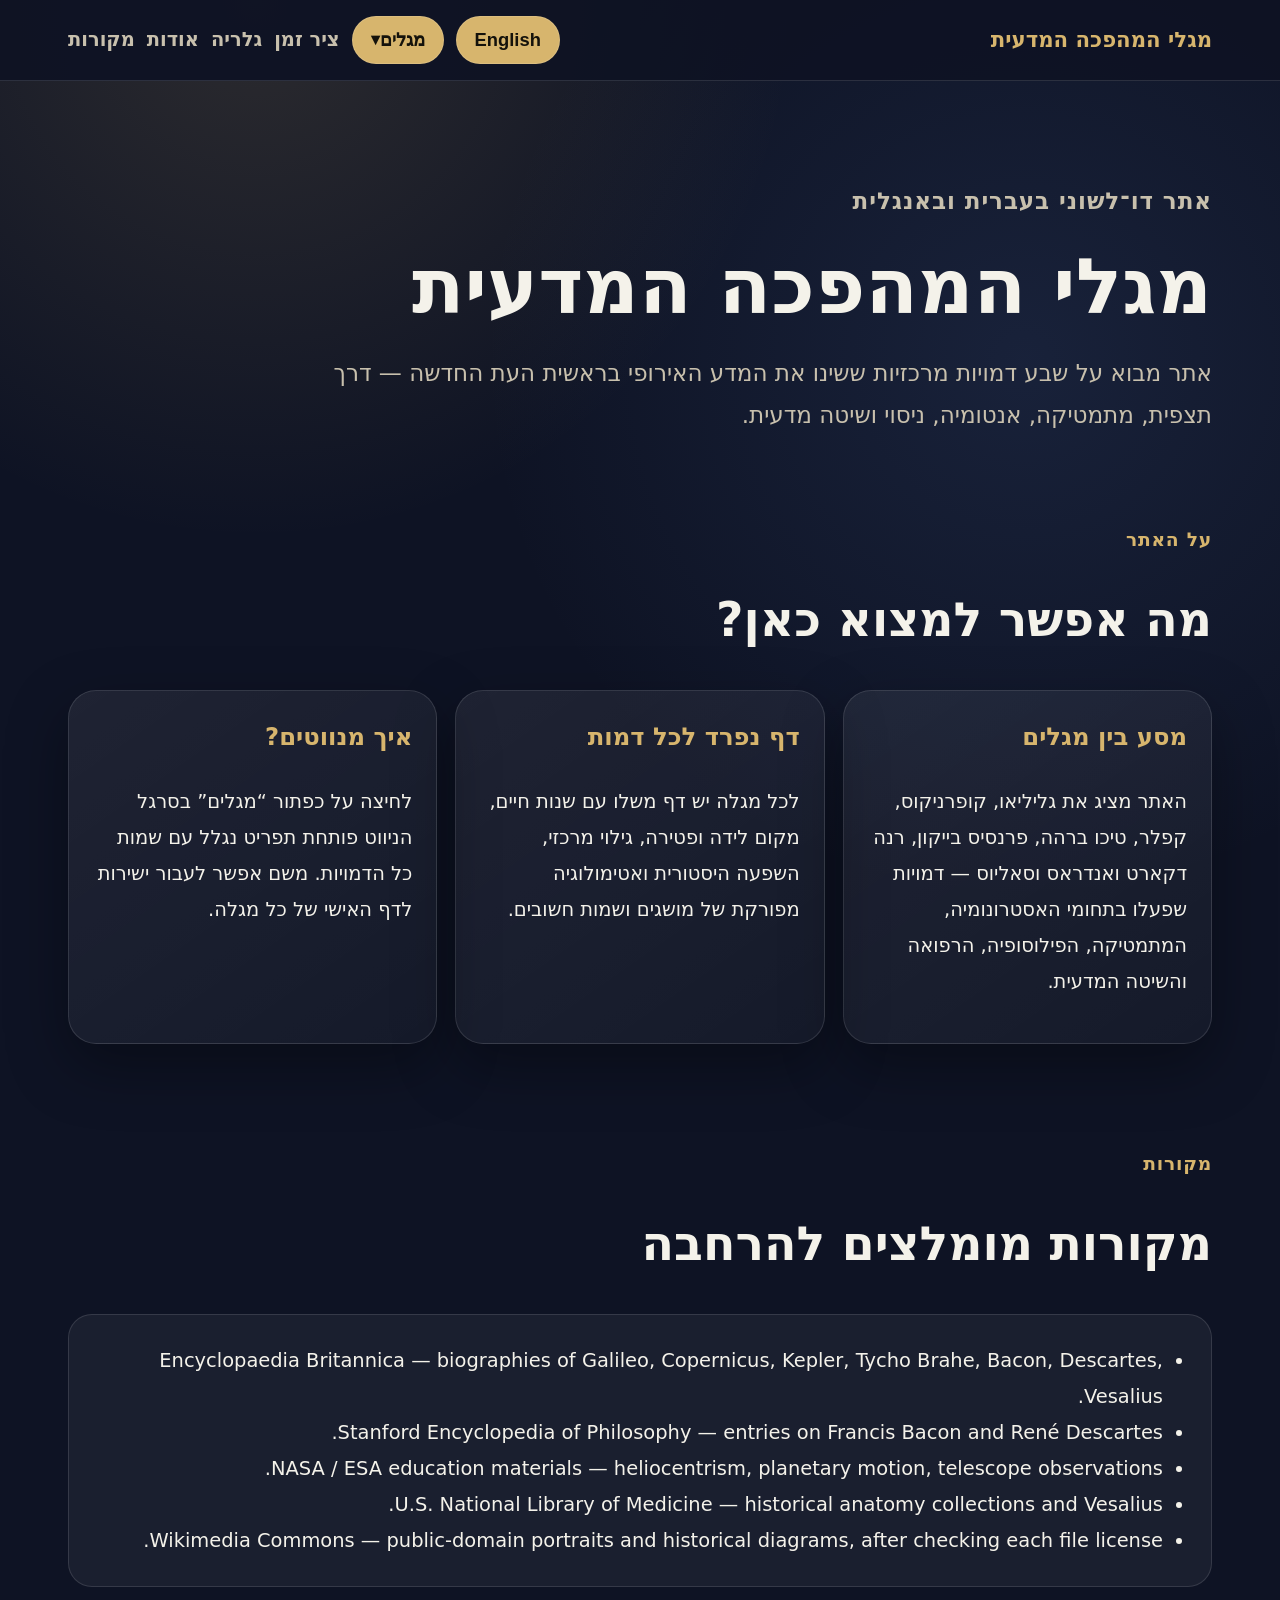
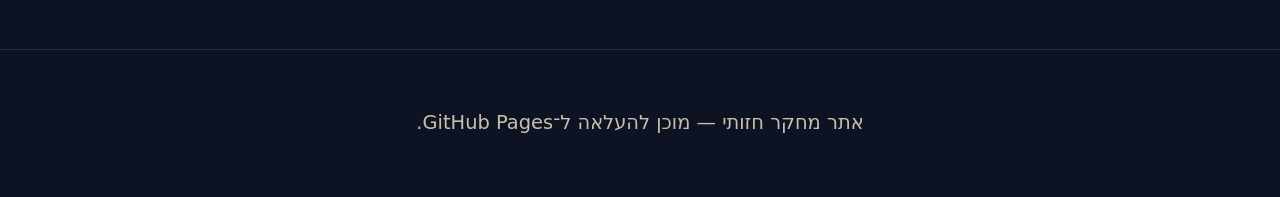
==== commit 8a151dcb: "Add gallery link to homepage navigation" ====
--- a/index.html
+++ b/index.html
@@ -17,6 +17,7 @@
         <div id="discoverersPanel" class="discoverers-panel" aria-hidden="true"></div>
       </div>
       <a href="timeline.html" class="nav-link" data-i18n="navTimeline">ציר זמן</a>
+      <a href="gallery.html" class="nav-link" data-i18n="navGallery">גלריה</a>
       <a href="about.html" class="nav-link" data-i18n="navAbout">אודות</a>
       <a href="#sources" class="nav-link" data-i18n="navSources">מקורות</a>
     </div>
@@ -74,5 +75,6 @@
 
 <script src="data.js"></script>
 <script src="app.js"></script>
+<script src="nav-extra.js"></script>
 </body>
 </html>
